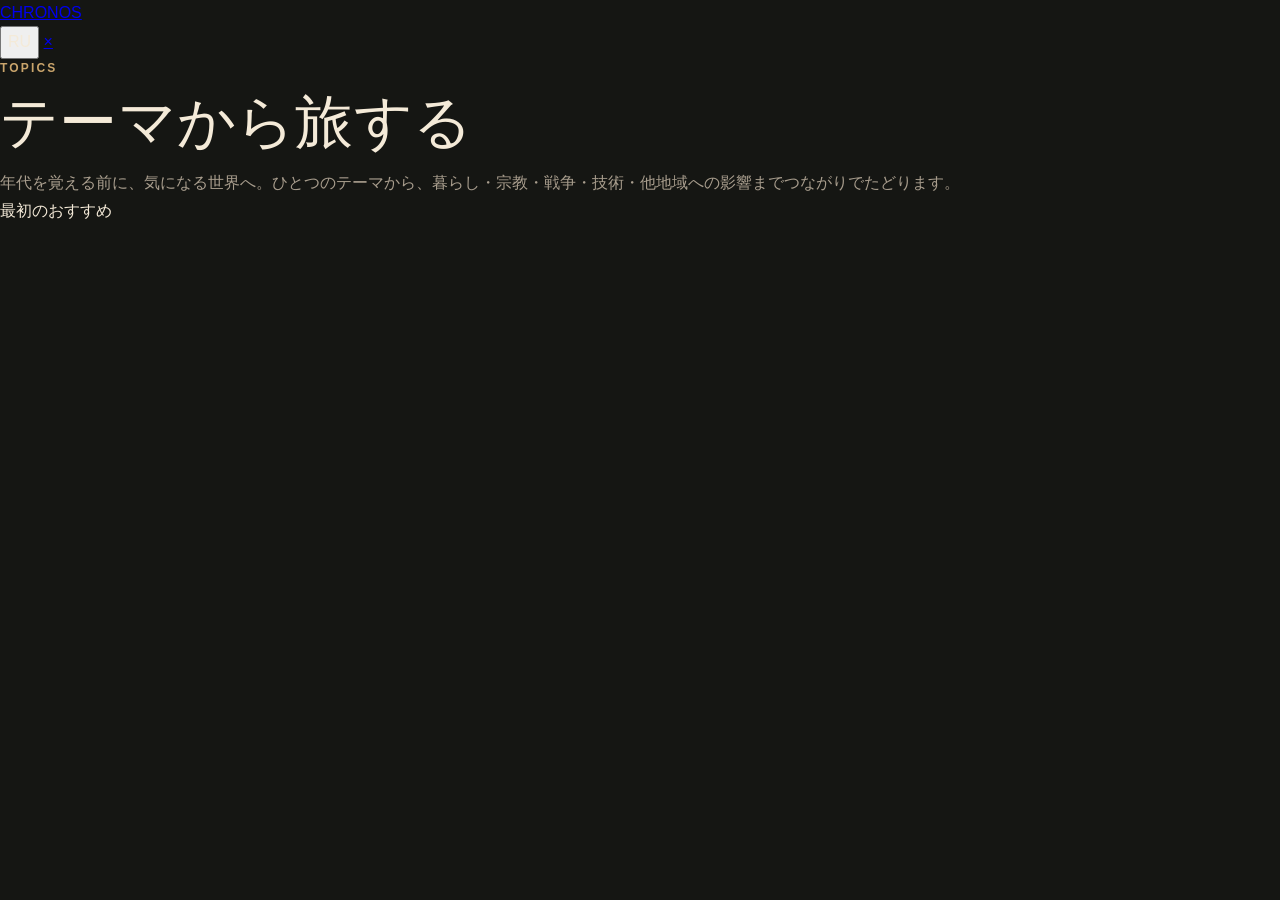
==== topics-preview.html @ 64712ee0 "Add isolated TOPICS preview without touching stable CHRONOS" ====
<!doctype html>
<html lang="ja" data-theme="dark">
<head>
  <meta charset="utf-8">
  <meta name="viewport" content="width=device-width,initial-scale=1,viewport-fit=cover">
  <meta name="theme-color" content="#151613">
  <title>CHRONOS — TOPICS Preview</title>
  <link rel="stylesheet" href="./styles-v4.css">
  <link rel="stylesheet" href="./topics-preview.css">
</head>
<body>
  <main class="topics-preview-shell">
    <header class="topics-preview-topbar">
      <a class="topics-preview-wordmark" href="./">CHRONOS</a>
      <div class="topics-preview-actions">
        <button class="topics-preview-lang" id="topicsLang" type="button">RU</button>
        <a class="topics-preview-close" href="./" aria-label="CHRONOSへ戻る">×</a>
      </div>
    </header>

    <section class="topics-preview-list" id="topicsList">
      <div class="topics-preview-intro">
        <div class="eyebrow">TOPICS</div>
        <h1 class="page-title" id="topicsTitle">テーマから旅する</h1>
        <p class="page-copy" id="topicsCopy">年代を覚える前に、気になる世界へ。ひとつのテーマから、暮らし・宗教・戦争・技術・他地域への影響までつながりでたどります。</p>
      </div>

      <div class="topics-preview-recommend-label" id="recommendLabel">最初のおすすめ</div>
      <div class="topics-preview-grid" id="topicsGrid"></div>
    </section>

    <section class="topics-preview-detail" id="topicDetail" hidden></section>
  </main>

  <script src="./topics-preview.js"></script>
</body>
</html>
---- styles-v4.css ----
@import url("./styles-v3.css");

/* CHRONOS v4.3 — calm reading scale, timeline as primary instrument, world map as separate screen */
@media(max-width:699px){
 .page-pad{padding-inline:22px}.top-space{padding-top:88px}
 .page-title{font-size:clamp(31px,7.8vw,38px);line-height:1.24;margin-bottom:14px}
 .section-title{font-size:clamp(23px,6vw,30px);line-height:1.42}
 .page-copy{font-size:14px;line-height:1.82;margin-top:10px;max-width:34em}
 .eyebrow{font-size:10.5px;margin-bottom:12px}
 .home-after{padding-top:38px}.home-section+.home-section{margin-top:42px}.home-section .section-title{margin-bottom:14px}
 .story-card{height:246px}.story-card-copy strong{font-size:23px}.story-card-copy span{font-size:12px}.connection-card{padding-top:18px;padding-bottom:18px}.connection-card strong{font-size:17px;line-height:1.5}
 .library-filter-strip{margin-top:22px;margin-bottom:12px}.library-grid{margin-top:10px}
 .map-page .map-score-row{margin-top:32px}.map-page .map-score-row h2{font-size:22px;line-height:1.38}.map-page .map-score-row p{font-size:13px;line-height:1.72}.map-page .world-map-card{margin-top:28px}.map-insight{margin-top:26px}.map-insight h2{font-size:25px!important;line-height:1.52!important}.map-insight p{font-size:14px!important;line-height:1.85!important;margin-top:12px!important}.region-bars{margin-top:28px}
 .profile-page>.page-title{margin-bottom:22px}.settings-block{padding:24px 0!important}.settings-block h2{font-size:26px!important;line-height:1.38!important;margin:0 0 15px!important}.settings-block p{font-size:14px!important;line-height:1.8!important}.choice-row{gap:10px!important}.choice-button{min-height:50px!important;padding:0 20px!important;font-size:15px!important}
 .event-cover{height:min(46vh,390px);min-height:280px}.event-cover-copy{left:18px;right:18px;bottom:18px}.event-cover-copy h1{font-size:clamp(32px,8.2vw,46px);line-height:1.16}.event-cover-copy p{font-size:13px;line-height:1.72}.event-tabs{margin-inline:-22px;padding-inline:12px}.event-tab{min-height:50px;padding:0 12px;font-size:13px}.event-panel{padding:25px 0}.reading-copy{font-size:17px;line-height:1.92}.story-subhead{font-size:18px;line-height:1.55;margin-top:1.65em}.understanding-card{margin-top:36px!important;padding-top:26px!important}.understanding-card .section-title{font-size:25px}.understanding-card>p{font-size:15px!important;line-height:1.85!important}.understanding-card textarea{font-size:16px!important;line-height:1.7!important}
}

#timelineScreen .timeline-page{padding-top:70px;padding-bottom:34px}
#timelineScreen .timeline-page>.eyebrow,#timelineScreen .timeline-page>#timelineTitle,#timelineScreen .timeline-page>#timelineCopy,#timelineScreen .timeline-page>.text-link{display:none!important}
#timelineScreen .timeline-explorer,#timelineScreen .map-section{position:absolute!important;left:-10000px!important;top:0!important;width:390px!important;height:1px!important;overflow:hidden!important;opacity:0!important;pointer-events:none!important}
#timelineScreen .history-scroll{width:390px!important;height:1px!important}
.timeline-v4{margin:0 -20px;background:var(--bg);border-top:1px solid var(--line);overflow:visible}
.tl4-head{min-height:96px;padding:18px 20px 12px;display:flex;align-items:flex-start;justify-content:space-between;gap:14px}.tl4-head-copy{display:grid;gap:3px}.tl4-eyebrow{color:var(--gold);font-size:10.5px;font-weight:800;letter-spacing:.18em}.tl4-head strong{font:500 24px/1.35 var(--serif)}.tl4-before{border:0;background:transparent;color:var(--muted);min-height:34px;padding:0;display:flex;align-items:center;gap:6px;white-space:nowrap;font-size:11px}.tl4-before b{color:var(--gold);font-size:13px;font-weight:500}.tl4-world-button{border:1px solid var(--line);border-radius:999px;background:var(--surface);color:var(--gold2);min-height:42px;padding:0 13px;display:flex;align-items:center;gap:8px;white-space:nowrap;font-size:12px;font-weight:700}.tl4-world-button b{font-size:14px;font-weight:500}
.tl4-focus{min-height:74px;padding:6px 20px 13px;display:flex;align-items:end;justify-content:space-between;gap:12px;border-bottom:1px solid var(--line)}.tl4-current{display:grid;gap:2px;overflow:hidden}.tl4-current strong{font:600 27px/1.1 var(--latin);white-space:nowrap}.tl4-current span{color:var(--muted);font:400 13px/1.45 var(--serif);white-space:nowrap;overflow:hidden;text-overflow:ellipsis;max-width:43vw}.tl4-zoom{display:flex;gap:2px;padding:3px;border:1px solid var(--line);border-radius:999px;background:var(--surface)}.tl4-zoom button{border:0;background:transparent;border-radius:999px;min-height:34px;padding:0 10px;color:var(--muted);font-size:10.5px;white-space:nowrap}.tl4-zoom button.active{background:var(--surface2);color:var(--gold2);font-weight:800}
.tl4-stage{position:relative;height:560px;overflow:hidden;background:linear-gradient(180deg,rgba(255,255,255,.012),transparent 18%,rgba(255,255,255,.006))}.tl4-ruler-title{position:absolute;z-index:8;top:10px;left:98px;color:var(--muted);pointer-events:none;display:grid;gap:1px}.tl4-ruler-title>span{font-size:10px}.tl4-ruler-title>small{font-size:8.5px;color:color-mix(in srgb,var(--muted) 72%,transparent)}.tl4-scroll{position:absolute;inset:0;overflow-x:auto;overflow-y:hidden;overscroll-behavior-x:contain;scrollbar-width:none;touch-action:pan-x pan-y}.tl4-scroll::-webkit-scrollbar{display:none}.tl4-canvas{position:relative;height:100%;min-width:100%}.tl4-lane-line{position:absolute;left:0;right:0;top:calc(100px + var(--lane)*128px);height:1px;background:rgba(228,210,179,.10)}.tl4-lane-labels{position:absolute;z-index:9;left:0;top:0;bottom:0;width:94px;pointer-events:none;background:linear-gradient(90deg,var(--bg) 0%,color-mix(in srgb,var(--bg) 97%,transparent) 77%,transparent)}.tl4-lane-labels span{position:absolute;left:14px;top:calc(100px + var(--lane)*128px);transform:translateY(-50%);font-size:11px;line-height:1.3;color:color-mix(in srgb,var(--ink2) 82%,transparent);max-width:72px;text-shadow:0 1px 3px var(--bg)}.tl4-tick{position:absolute;top:45px;transform:translateX(-50%);display:grid;place-items:center;gap:3px;color:var(--muted);pointer-events:none}.tl4-tick b{display:block;width:1px;height:10px;background:rgba(226,199,155,.32)}.tl4-tick em{font-style:normal;font-size:10px;white-space:nowrap}.tl4-tick.focused{color:var(--gold2)}.tl4-tick.focused b{height:15px;background:var(--gold)}
.tl4-event{position:absolute;top:calc(100px + var(--lane)*128px);transform:translate(-50%,-50%);width:166px;min-height:72px;border:0;border-left:1px solid rgba(229,211,177,.24);background:linear-gradient(90deg,color-mix(in srgb,var(--surface) 90%,transparent),color-mix(in srgb,var(--surface) 50%,transparent));padding:10px 11px 10px 13px;text-align:left;box-shadow:none}.tl4-event small{display:block;color:var(--gold);font-size:10px;line-height:1.2;white-space:nowrap}.tl4-event strong{display:block;margin:4px 0 0;font:500 15px/1.4 var(--serif);display:-webkit-box;-webkit-box-orient:vertical;-webkit-line-clamp:2;overflow:hidden}.tl4-event span{display:none;color:var(--muted);font-size:10px;margin-top:4px;white-space:nowrap;overflow:hidden;text-overflow:ellipsis}.timeline-v4:has(.tl4-zoom button[data-z="detail"].active) .tl4-event span{display:block}.timeline-v4:has(.tl4-zoom button[data-z="detail"].active) .tl4-event{width:184px;min-height:82px}.tl4-event.focused{border:1px solid var(--gold);border-radius:16px;background:var(--surface);box-shadow:0 0 0 3px color-mix(in srgb,var(--gold) 11%,transparent),0 12px 36px rgba(0,0,0,.22);padding:10px 12px;z-index:6}.tl4-event.focused strong{font-size:16px}.tl4-cursor{position:absolute;z-index:7;top:0;bottom:0;left:50%;width:1px;pointer-events:none;background:linear-gradient(180deg,transparent 54px,var(--gold) 78px,color-mix(in srgb,var(--gold) 28%,transparent) 100%)}.tl4-cursor i{position:absolute;top:68px;left:50%;width:9px;height:9px;border-radius:50%;transform:translate(-50%,-50%);background:var(--gold);box-shadow:0 0 0 5px color-mix(in srgb,var(--gold) 15%,transparent)}

/* WORLD is a separate exploration screen, not squeezed under the timeline. */
html.world-time-open{overflow:hidden}.world-time-screen{position:fixed;z-index:180;inset:0;background:var(--bg);color:var(--ink);overflow-y:auto;padding-bottom:env(safe-area-inset-bottom,0px)}.world-time-top{position:sticky;top:0;z-index:4;height:72px;padding:0 20px;display:flex;align-items:center;justify-content:space-between;background:color-mix(in srgb,var(--bg) 94%,transparent);-webkit-backdrop-filter:blur(18px);backdrop-filter:blur(18px);border-bottom:1px solid var(--line)}.world-time-back{border:0;background:transparent;color:var(--gold);min-height:44px;padding:0;font-size:13px}.world-time-top .wordmark{font-size:18px}.world-time-main{padding:28px 22px 38px;max-width:960px;margin:auto}.world-time-main>h1{font:500 clamp(28px,7.5vw,40px)/1.3 var(--serif);margin:0 0 22px}.world-time-now{display:grid;gap:2px;margin-bottom:18px}.world-time-now strong{font:600 31px/1.1 var(--latin)}.world-time-now span{color:var(--muted);font:400 15px/1.5 var(--serif)}.world-time-map{height:min(48vh,430px);min-height:300px;border-radius:22px;overflow:hidden;background:linear-gradient(180deg,var(--surface2),var(--surface));border:1px solid var(--line)}#worldTimeMap{display:block;width:100%;height:100%}.wt-land{fill:color-mix(in srgb,var(--ink) 18%,var(--surface));stroke:rgba(255,255,255,.07);stroke-width:.7}.wt-graticule{fill:none;stroke:rgba(255,255,255,.045);stroke-width:.5}.wt-ring{fill:none;stroke:var(--gold);stroke-width:2;opacity:.35}.wt-ring.active{stroke:var(--rust);opacity:.95}.wt-dot{fill:var(--gold);stroke:var(--bg);stroke-width:2}.wt-dot.active{fill:var(--rust)}.world-time-control{margin-top:24px}.world-time-control>label{display:block;color:var(--muted);font-size:12px;margin-bottom:8px}.world-time-control input[type=range]{width:100%;accent-color:var(--gold)}#worldTimeNearby{display:flex;gap:9px;overflow-x:auto;scrollbar-width:none;padding-top:16px}#worldTimeNearby::-webkit-scrollbar{display:none}#worldTimeNearby button{flex:0 0 158px;min-height:62px;border:1px solid var(--line);border-radius:15px;background:var(--surface);text-align:left;padding:9px 11px;display:grid;gap:3px}#worldTimeNearby button small{color:var(--gold);font-size:9px}#worldTimeNearby button span{font:400 13px/1.4 var(--serif);display:-webkit-box;-webkit-line-clamp:2;-webkit-box-orient:vertical;overflow:hidden}#worldTimeNearby button.active{border-color:var(--gold)}
html[data-lang="ru"] .tl4-head strong,html[data-lang="ru"] .tl4-current span,html[data-lang="ru"] .tl4-event strong,html[data-lang="ru"] #worldTimeNearby button span,html[data-lang="ru"] .world-time-now span{font-family:var(--latin)}
@media(max-width:390px){.tl4-head{padding-inline:16px}.tl4-focus{padding-inline:16px}.tl4-stage{height:540px}.tl4-zoom button{padding-inline:8px}.tl4-current span{max-width:39vw}.tl4-world-button{padding-inline:11px}.world-time-main{padding-inline:18px}}
@media(min-width:700px){.timeline-v4{margin:0;max-width:1180px;margin-inline:auto;border-left:1px solid var(--line);border-right:1px solid var(--line)}.tl4-stage{height:590px}.tl4-event{width:180px}.tl4-event.focused{width:194px}.tl4-lane-labels{width:112px}.tl4-lane-labels span{left:20px;max-width:88px;font-size:12px}.tl4-ruler-title{left:116px}.world-time-main{padding-top:40px}}
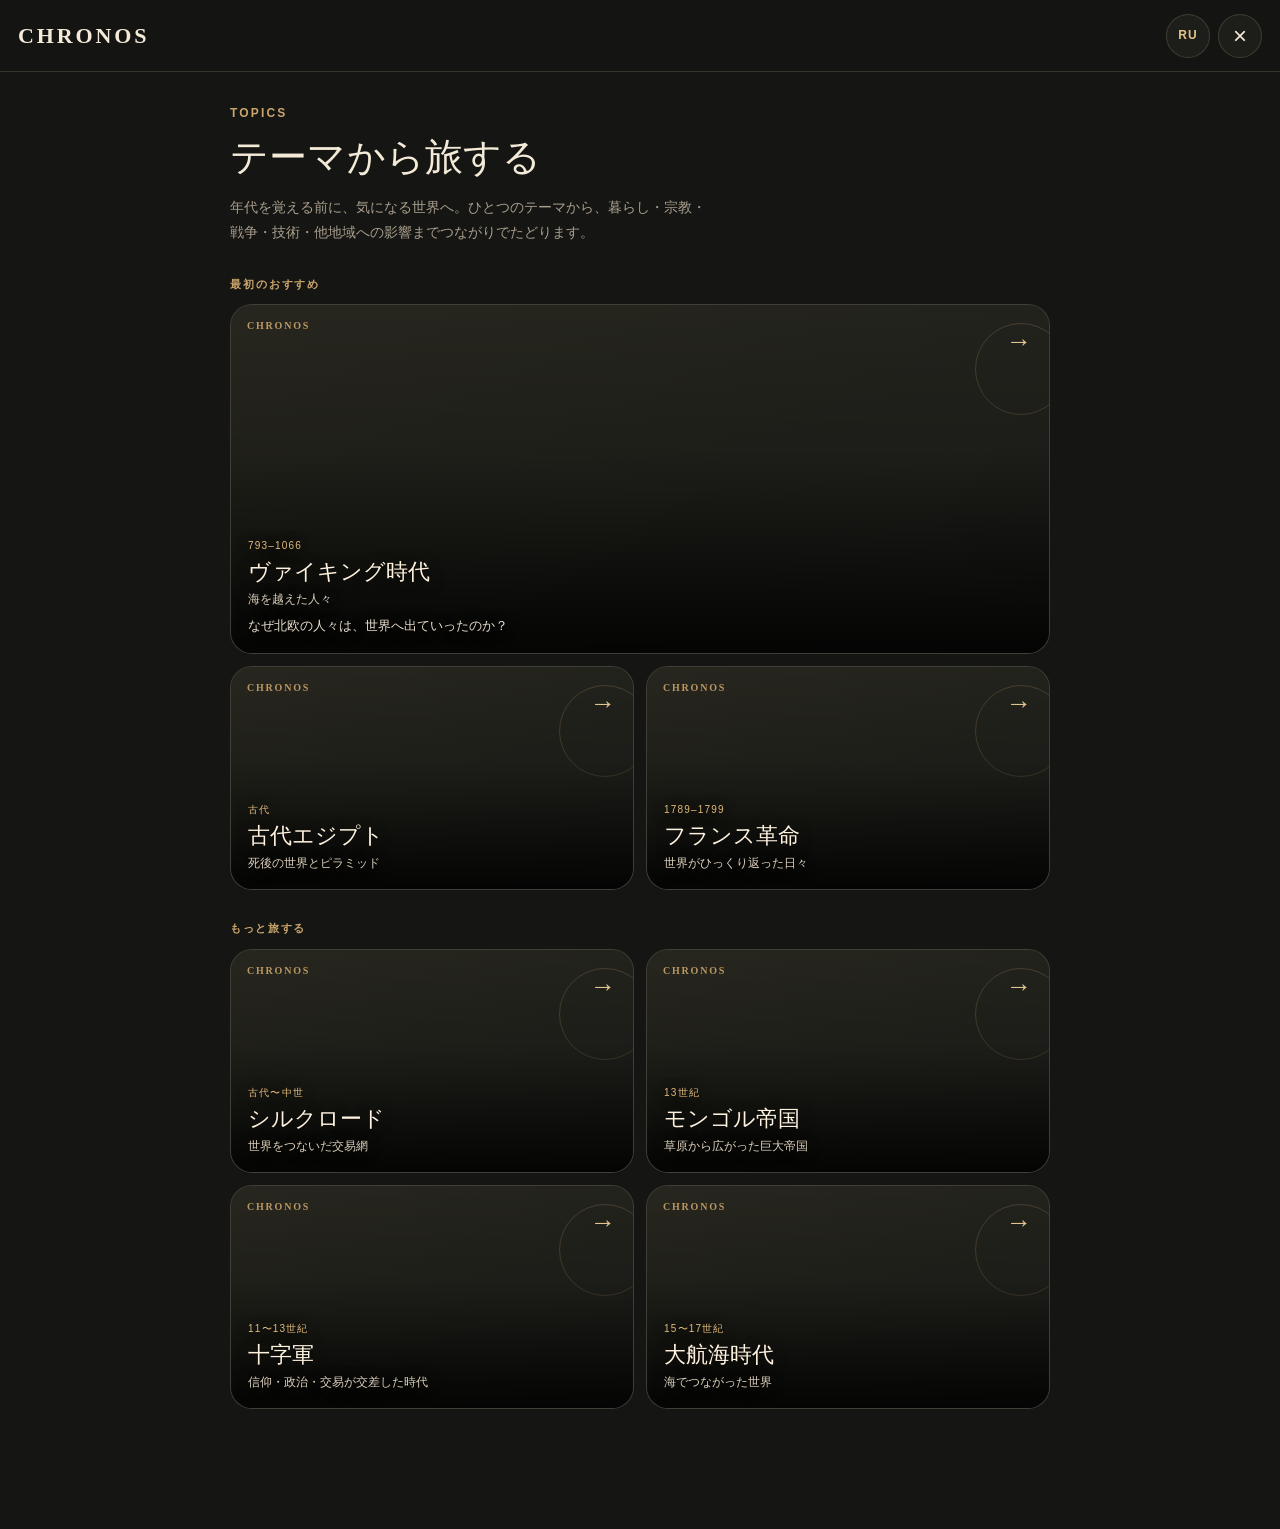
==== commit 5cfc6b8e: "Load layered deep reading in Topics preview" ====
--- a/topics-preview.html
+++ b/topics-preview.html
@@ -7,6 +7,7 @@
   <title>CHRONOS — TOPICS Preview</title>
   <link rel="stylesheet" href="./styles-v4.css">
   <link rel="stylesheet" href="./topics-preview.css">
+  <link rel="stylesheet" href="./topics-depth.css?v=1">
 </head>
 <body>
   <main class="topics-preview-shell">
@@ -33,5 +34,6 @@
   </main>
 
   <script src="./topics-preview.js"></script>
+  <script src="./topics-depth.js?v=1"></script>
 </body>
 </html>
--- a/topics-preview.css
+++ b/topics-preview.css
@@ -0,0 +1 @@
+html,body{background:var(--bg);color:var(--ink)}body{margin:0}.topics-preview-shell{min-height:100dvh;background:var(--bg)}.topics-preview-topbar{position:sticky;top:0;z-index:20;height:72px;padding:0 18px;display:flex;align-items:center;justify-content:space-between;background:color-mix(in srgb,var(--bg) 94%,transparent);-webkit-backdrop-filter:blur(18px);backdrop-filter:blur(18px);border-bottom:1px solid var(--line)}.topics-preview-wordmark{color:var(--ink);text-decoration:none;font:600 22px/1 var(--latin);letter-spacing:.13em}.topics-preview-actions{display:flex;gap:8px;align-items:center}.topics-preview-lang,.topics-preview-close{width:44px;height:44px;border:1px solid var(--line);border-radius:50%;background:color-mix(in srgb,var(--surface) 82%,transparent);display:grid;place-items:center;color:var(--ink);text-decoration:none;padding:0}.topics-preview-lang{font-size:12px;font-weight:800;letter-spacing:.08em;color:var(--gold2)}.topics-preview-close{font-size:24px;font-weight:300}.topics-preview-list,.topics-preview-detail{width:min(100%,860px);margin:0 auto;padding:32px 20px 120px}.topics-preview-intro{max-width:620px}.topics-preview-intro .page-title{font-size:clamp(31px,7.8vw,38px);line-height:1.24;margin-bottom:14px}.topics-preview-intro .page-copy{font-size:14px;line-height:1.82;max-width:34em}.topics-preview-recommend-label{margin:30px 0 11px;color:var(--gold);font-size:10.5px;font-weight:800;letter-spacing:.18em}.topics-preview-grid{display:grid;grid-template-columns:repeat(2,minmax(0,1fr));gap:12px}.topic-card{position:relative;border:1px solid var(--line);border-radius:22px;overflow:hidden;background:var(--surface);min-height:224px;padding:0;text-align:left;color:#fff2df}.topic-card.featured{grid-column:1/-1;min-height:350px}.topic-card-media,.topic-card-shade{position:absolute;inset:0}.topic-card-media{background:linear-gradient(155deg,var(--surface2),var(--surface));overflow:hidden}.topic-card-media img{width:100%;height:100%;object-fit:cover;display:block;opacity:0;transition:opacity .22s ease}.topic-card-media img.ready{opacity:1}.topic-card-media.fallback::before{content:"CHRONOS";position:absolute;left:16px;top:16px;font:600 10px/1 var(--latin);letter-spacing:.18em;color:var(--gold)}.topic-card-media.fallback::after{content:"";position:absolute;width:90px;height:90px;border:1px solid color-mix(in srgb,var(--gold) 24%,transparent);border-radius:50%;right:-18px;top:18px}.topic-card-shade{background:linear-gradient(180deg,rgba(0,0,0,.05),rgba(0,0,0,.18) 42%,rgba(0,0,0,.88) 100%)}.topic-card-copy{position:absolute;left:17px;right:17px;bottom:17px;z-index:2;display:grid;gap:4px;text-shadow:0 2px 14px rgba(0,0,0,.55)}.topic-card-copy small{font-size:10px;letter-spacing:.12em;color:#e1bb7b}.topic-card-copy strong{font:500 22px/1.3 var(--serif);color:#fff2df}.topic-card-copy em{font-style:normal;font-size:12px;color:#ddd0bd;line-height:1.45}.topic-card-copy p{margin:4px 0 0;font-size:13px;line-height:1.55;color:#e8ddcd}.topic-card:not(.featured) .topic-card-copy p{display:none}.topic-card-arrow{position:absolute;right:17px;top:15px;z-index:3;color:var(--gold2);font-size:26px}.topics-preview-section-label{grid-column:1/-1;margin:18px 0 0;color:var(--gold);font-size:10.5px;font-weight:800;letter-spacing:.16em}.topics-preview-back{border:0;background:transparent;color:var(--gold);min-height:44px;padding:0;display:inline-flex;align-items:center;gap:8px;margin-bottom:10px}.topic-detail-hero{position:relative;height:min(54vh,430px);min-height:330px;border:1px solid var(--line);border-radius:22px;overflow:hidden;background:var(--surface)}.topic-detail-hero .topic-card-media,.topic-detail-hero .topic-card-shade{position:absolute;inset:0}.topic-detail-hero-copy{position:absolute;z-index:2;left:20px;right:20px;bottom:20px;color:#fff0dc;text-shadow:0 2px 14px rgba(0,0,0,.6)}.topic-detail-hero-copy small{color:#e0b873;font-size:11px;letter-spacing:.1em}.topic-detail-hero-copy h1{font:500 clamp(32px,8.2vw,46px)/1.16 var(--serif);margin:6px 0 5px}.topic-detail-hero-copy strong{font:500 17px/1.45 var(--serif);display:block}.topic-detail-hero-copy p{margin:9px 0 0;color:#ded1bd;font-size:13px;line-height:1.62}.topic-detail-intro{font:400 17px/1.92 var(--serif);color:var(--ink2);margin:28px 0}.topic-detail-actions{display:flex;gap:9px;overflow-x:auto;scrollbar-width:none;margin:0 0 28px}.topic-detail-actions::-webkit-scrollbar{display:none}.topic-detail-actions button{flex:0 0 auto;min-height:44px;border:1px solid var(--line);border-radius:999px;background:var(--surface);color:var(--ink);padding:0 14px;font-size:12px}.topic-detail-actions button.primary{border-color:var(--gold);color:var(--gold2)}.topic-chapters{border-top:1px solid var(--line)}.topic-chapter{border-bottom:1px solid var(--line)}.topic-chapter>button{width:100%;min-height:72px;border:0;background:transparent;color:var(--ink);display:grid;grid-template-columns:34px minmax(0,1fr) 24px;align-items:center;gap:8px;padding:10px 0;text-align:left}.topic-chapter>button small{font-size:10px;color:var(--gold)}.topic-chapter>button strong{font:500 18px/1.45 var(--serif)}.topic-chapter>button b{font-size:19px;color:var(--muted);font-weight:300}.topic-chapter-body{padding:0 0 22px 34px}.topic-chapter-body p{margin:0;color:var(--ink2);font:400 16px/1.85 var(--serif)}.topic-related{margin-top:34px}.topic-related h2{font:500 24px/1.42 var(--serif);margin:0 0 14px}.topic-related-row{display:flex;gap:9px;overflow-x:auto;scrollbar-width:none}.topic-related-row::-webkit-scrollbar{display:none}.topic-related-row button{flex:0 0 168px;min-height:88px;border:1px solid var(--line);border-radius:16px;background:var(--surface);text-align:left;padding:12px;color:var(--ink)}.topic-related-row small{display:block;color:var(--gold);font-size:9px}.topic-related-row strong{display:block;margin-top:5px;font:500 15px/1.4 var(--serif)}html[data-lang="ru"] .topics-preview-intro .page-title,html[data-lang="ru"] .topic-card-copy strong,html[data-lang="ru"] .topic-detail-hero-copy h1,html[data-lang="ru"] .topic-detail-hero-copy strong,html[data-lang="ru"] .topic-chapter>button strong,html[data-lang="ru"] .topic-related h2,html[data-lang="ru"] .topic-related-row strong{font-family:var(--latin)}html[data-lang="ru"] .topics-preview-intro .page-title{font-size:clamp(29px,7vw,35px);line-height:1.22}html[data-lang="ru"] .topic-card-copy strong{font-size:19px}html[data-lang="ru"] .topic-card-copy em{font-size:11.5px}html[data-lang="ru"] .topic-detail-hero-copy h1{font-size:clamp(29px,7.2vw,40px)}@media(max-width:390px){.topics-preview-list,.topics-preview-detail{padding-inline:18px}.topics-preview-grid{gap:10px}.topic-card{min-height:205px}.topic-card.featured{min-height:320px}.topic-card-copy strong{font-size:20px}.topic-card-copy p{font-size:12px}.topic-detail-hero{min-height:310px}.topic-chapter>button strong{font-size:17px}}
--- a/topics-depth.css
+++ b/topics-depth.css
@@ -0,0 +1 @@
+html.depth-open{overflow:hidden}.depth-guide{margin:6px 0 18px;padding:12px 13px;border:1px solid var(--line);border-radius:14px;background:color-mix(in srgb,var(--surface) 88%,transparent);display:grid;gap:7px;color:var(--muted);font-size:11px;line-height:1.5}.depth-guide>span{color:var(--ink2)}.depth-guide>div{display:flex;gap:11px;flex-wrap:wrap}.depth-guide b{color:var(--gold);font-weight:600;margin-right:2px}.depth-reading{display:grid;gap:14px}.depth-reading p{margin:0!important;color:var(--ink2)!important;font:400 16px/1.9 var(--serif)!important}.depth-tools{display:flex;gap:8px;overflow-x:auto;scrollbar-width:none;margin-top:18px;padding:2px 0 1px}.depth-tools::-webkit-scrollbar{display:none}.depth-tool{flex:0 0 auto;min-height:39px;border:1px solid var(--line);border-radius:999px;background:transparent;color:var(--muted);display:inline-flex;align-items:center;gap:7px;padding:0 11px;font-size:10.5px;letter-spacing:.02em}.depth-tool:active{border-color:var(--gold);color:var(--gold2)}.depth-tool-icon{width:20px;height:20px;border:1px solid color-mix(in srgb,var(--gold) 58%,var(--line));border-radius:50%;display:grid;place-items:center;color:var(--gold2);font-size:11px;line-height:1}.depth-overlay{position:fixed;z-index:220;inset:0;display:flex;align-items:flex-end;justify-content:center}.depth-overlay[hidden]{display:none!important}.depth-backdrop{position:absolute;inset:0;border:0;background:rgba(0,0,0,.54);-webkit-backdrop-filter:blur(3px);backdrop-filter:blur(3px)}.depth-sheet{position:relative;z-index:2;width:min(100%,720px);max-height:min(78dvh,760px);overflow:auto;border:1px solid var(--line);border-bottom:0;border-radius:26px 26px 0 0;background:var(--bg);color:var(--ink);padding:10px 20px calc(28px + env(safe-area-inset-bottom,0));box-shadow:0 -24px 70px rgba(0,0,0,.36);animation:depthIn .2s ease-out}@keyframes depthIn{from{transform:translateY(18px);opacity:.65}to{transform:none;opacity:1}}.depth-handle{width:45px;height:5px;border-radius:99px;background:color-mix(in srgb,var(--muted) 55%,transparent);margin:0 auto 13px}.depth-sheet header{display:flex;align-items:flex-start;justify-content:space-between;gap:16px;padding-bottom:15px;border-bottom:1px solid var(--line)}.depth-sheet header>div{min-width:0}.depth-sheet header small{display:block;color:var(--gold);font-size:10px;font-weight:800;letter-spacing:.13em;margin-bottom:5px}.depth-sheet header h2{margin:0;font:500 24px/1.4 var(--serif);letter-spacing:.005em}.depth-close{flex:0 0 42px;width:42px;height:42px;border:1px solid var(--line);border-radius:50%;background:var(--surface);color:var(--ink);font-size:23px;font-weight:300;padding:0}.depth-sheet-body{padding-top:18px}.depth-sheet-body>p{margin:0 0 1.05em;color:var(--ink2);font:400 16px/1.88 var(--serif)}.depth-research{margin:18px 0 4px;border-top:1px solid var(--line);border-bottom:1px solid var(--line);padding:0}.depth-research summary{list-style:none;cursor:pointer;min-height:48px;display:flex;align-items:center;justify-content:space-between;color:var(--gold2);font-size:12px}.depth-research summary::-webkit-details-marker{display:none}.depth-research summary::after{content:'＋';font-size:16px;color:var(--muted)}.depth-research[open] summary::after{content:'−'}.depth-research p{margin:0 0 16px;color:var(--muted);font-size:13px;line-height:1.8}.depth-sources{margin-top:22px}.depth-sources>small{display:block;color:var(--muted);font-size:10px;letter-spacing:.12em;margin-bottom:7px}.depth-sources a{display:grid;grid-template-columns:minmax(0,1fr) 18px;gap:12px;align-items:center;text-decoration:none;color:var(--ink);border-top:1px solid var(--line);padding:13px 0}.depth-sources a>span{display:grid;gap:2px}.depth-sources a b{font-size:9px;color:var(--gold);font-weight:700;letter-spacing:.05em}.depth-sources a strong{font-size:12px;line-height:1.45;font-weight:550}.depth-sources a em{font-style:normal;color:var(--gold);font-size:15px}html[data-lang="ru"] .depth-reading p,html[data-lang="ru"] .depth-sheet-body>p,html[data-lang="ru"] .depth-sheet header h2{font-family:var(--latin)}html[data-lang="ru"] .depth-reading p{font-size:15px;line-height:1.78}html[data-lang="ru"] .depth-sheet header h2{font-size:22px;line-height:1.32}html[data-lang="ru"] .depth-sheet-body>p{font-size:15px;line-height:1.76}@media(max-width:390px){.depth-sheet{padding-inline:18px}.depth-sheet header h2{font-size:22px}.depth-reading p{font-size:15.5px;line-height:1.86}.depth-tool{padding-inline:10px}.depth-guide{font-size:10.5px}}
